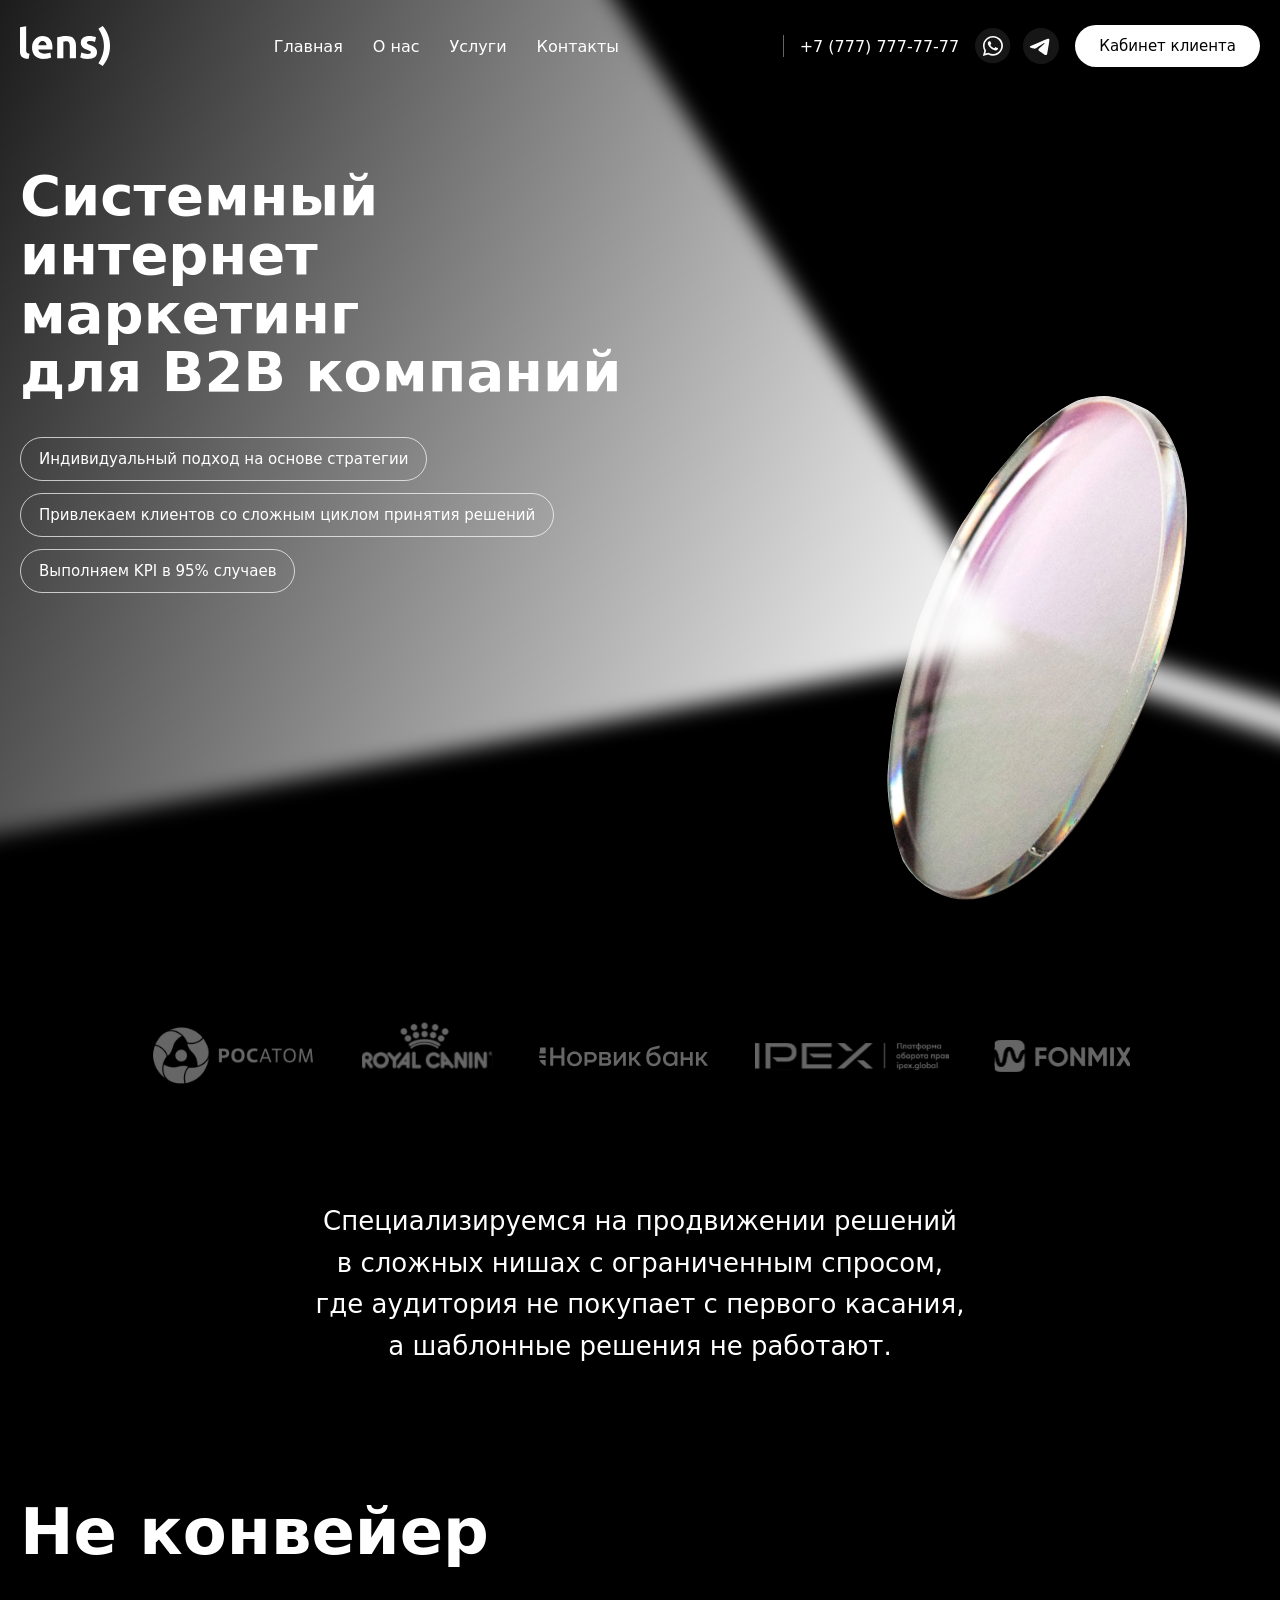
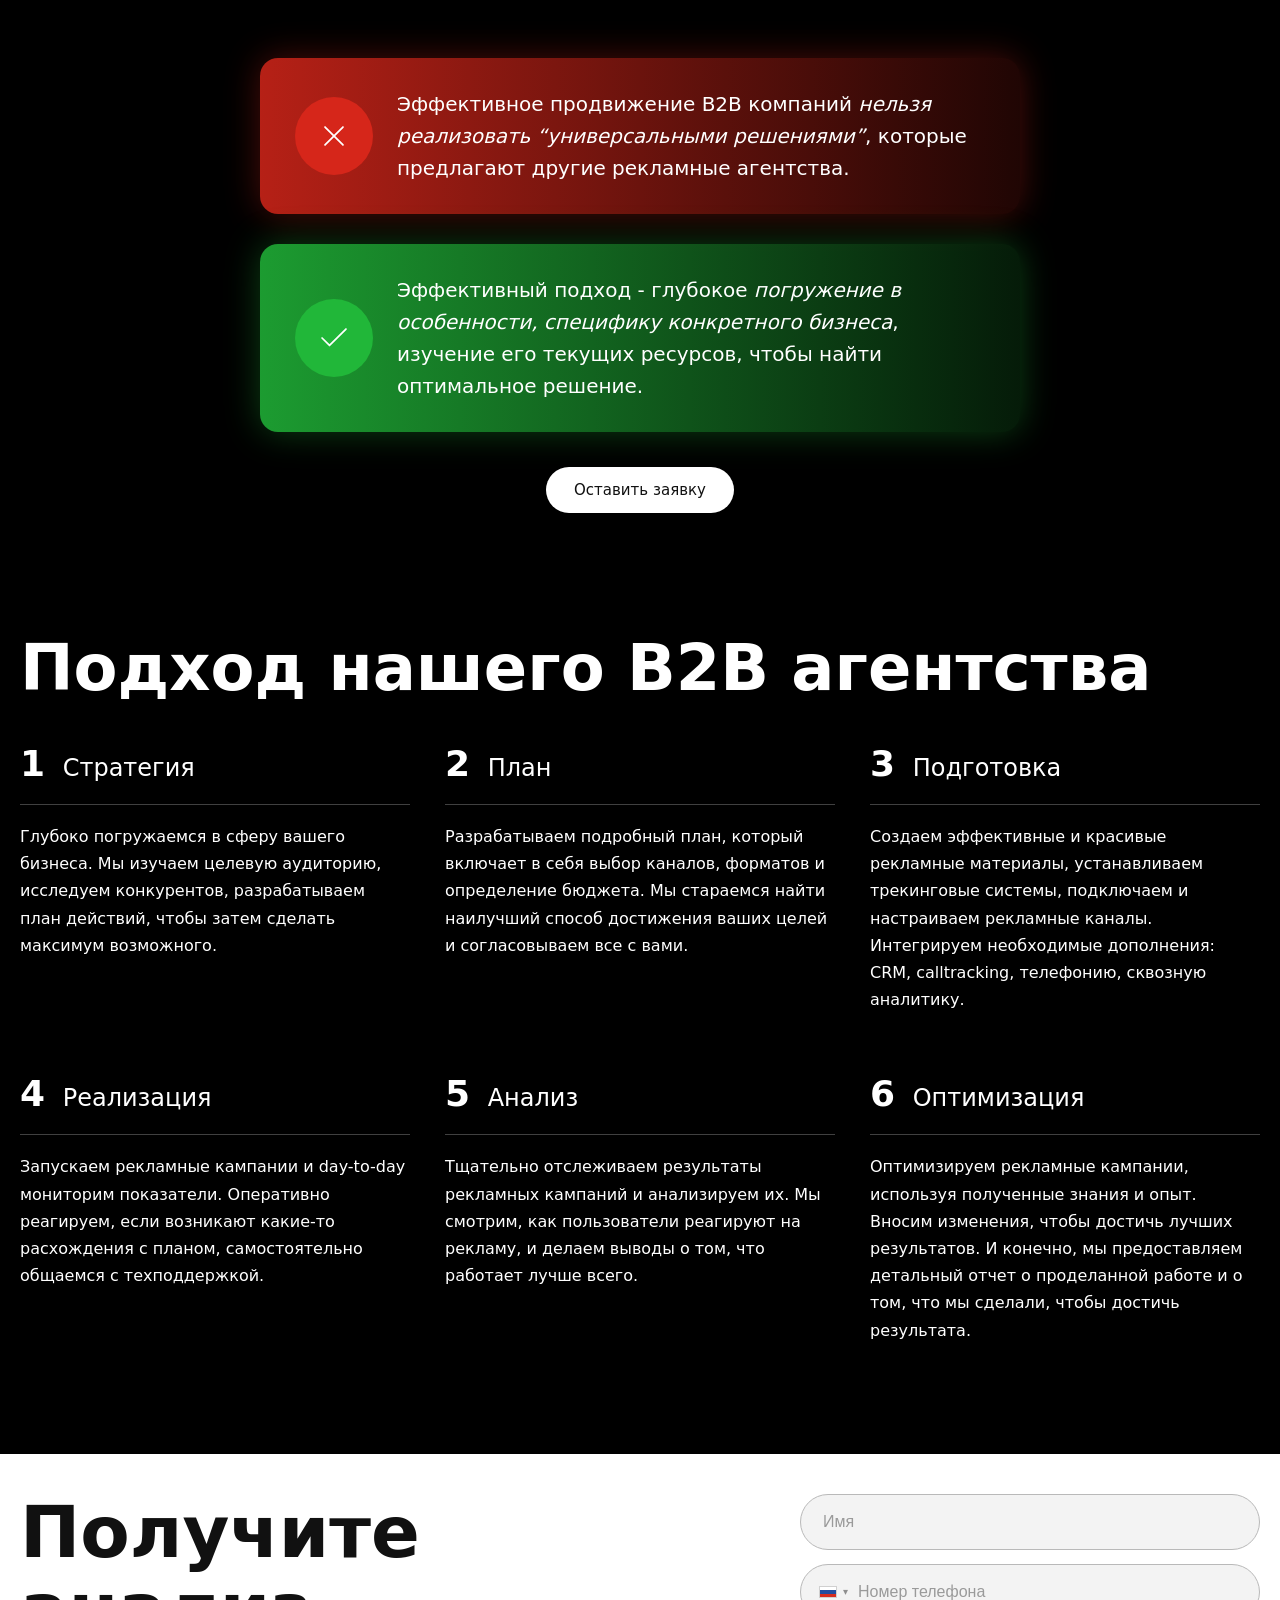
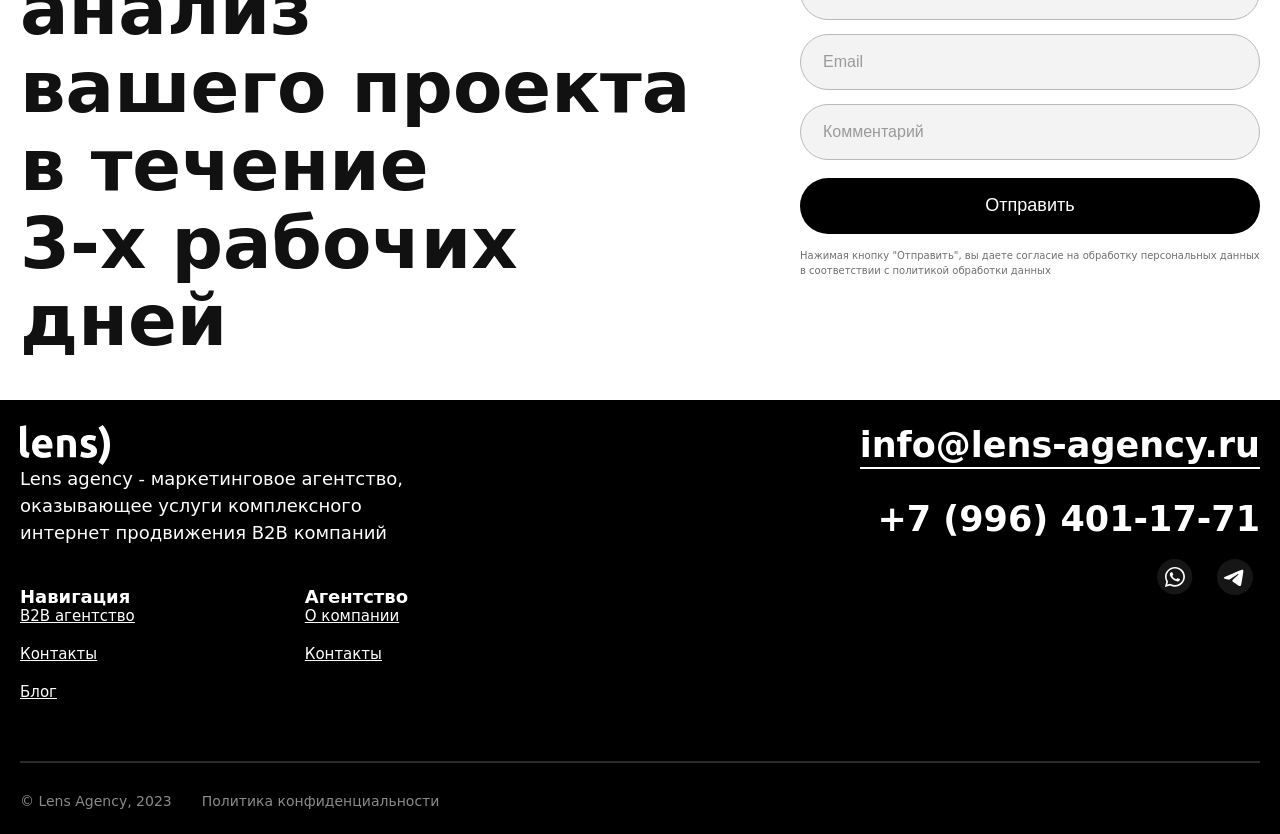
==== index.html @ 0504f61d "vercel" ====
<!DOCTYPE html>
<html lang="ru">
<head>
  <meta charset="UTF-8" />
  <meta name="viewport" content="width=device-width, initial-scale=1.0" />
  <title>Lens</title>
  <link rel="stylesheet" href="style.css" />
</head>
<body>

  <header class="header">
    <div class="container header__container">
      <a href="1main.html" class="header__logo">
        <img src="images/lens.svg" alt="Lens">
      </a>

      <nav class="header__nav">
        <a href="1main.html">Главная</a>
        <a href="2about.html">О нас</a>
        <a href="3services.html">Услуги</a>
        <a href="4contakt.html">Контакты</a>
      </nav>

      <div class="header__right">
        <span class="header__divider"></span>
        <a href="tel:+77074249077" class="header__phone">+7 (777) 777-77-77</a>

        <div class="header__socials">
          <a href="https://wa.me/+77074249077" class="header__social">
            <img src="images/WhatsApp.svg" alt="WhatsApp">
          </a>
          <a href="https://www.youtube.com/watch?v=dQw4w9WgXcQ&list=RDdQw4w9WgXcQ&start_radio=1" class="header__social">
            <img src="images/Telegram.svg" alt="Telegram">
          </a>
        </div>

        <a href="login.html" class="header__btn">Кабинет клиента</a>
      </div>
    </div>
  </header>

  <main>
    <section class="hero">
      <div class="container hero__container">
        <div class="hero__content">
          <h1 class="hero__title">
            Системный <br>
            интернет маркетинг <br>
            для B2B компаний
          </h1>

          <div class="hero__tags">
            <div class="hero__tag">Индивидуальный подход на основе стратегии</div>
            <div class="hero__tag">Привлекаем клиентов со сложным циклом принятия решений</div>
            <div class="hero__tag">Выполняем KPI в 95% случаев</div>
          </div>
        </div>
      </div>

      
    </section>
    <div class="container">
        <div class="hero__logos">
          <img src="images/logos.svg" alt="Клиенты">
        </div>
      </div>

    <section class="subtitle-block">
      <div class="container">
        <p class="subtitle-block__text">
          Специализируемся на продвижении решений <br>
          в сложных нишах с ограниченным спросом, <br>
          где аудитория не покупает с первого касания, <br>
          а шаблонные решения не работают.
        </p>
      </div>
    </section>

    <section class="not-conveyor">
      <div class="container">
        <h2 class="section-title">Не конвейер</h2>

        <div class="not-conveyor__list">
          <div class="not-conveyor__card not-conveyor__card--red">
            <div class="not-conveyor__icon">
              <img src="images/cross.svg" alt="">
            </div>
            <p>
              Эффективное продвижение B2B компаний
              <em>нельзя реализовать “универсальными решениями”</em>,
              которые предлагают другие рекламные агентства.
            </p>
          </div>

          <div class="not-conveyor__card not-conveyor__card--green">
            <div class="not-conveyor__icon">
              <img src="images/yes.svg" alt="">
            </div>
            <p>
              Эффективный подход - глубокое
              <em>погружение в особенности, специфику конкретного бизнеса</em>,
              изучение его текущих ресурсов, чтобы найти оптимальное решение.
            </p>
          </div>
        </div>

        <div class="not-conveyor__btn-wrap">
          <a href="#" class="white-btn">Оставить заявку</a>
        </div>
      </div>
    </section>

    <section class="approach">
      <div class="container">
        <h2 class="section-title">Подход нашего B2B агентства</h2>

        <div class="approach__grid">
          <div class="approach__item">
            <h3><span>1</span> Стратегия</h3>
            <div class="line"></div>
            <p>Глубоко погружаемся в сферу вашего бизнеса. Мы изучаем целевую аудиторию, исследуем конкурентов, разрабатываем план действий, чтобы затем сделать максимум возможного.</p>
          </div>

          <div class="approach__item">
            <h3><span>2</span> План</h3>
            <div class="line"></div>
            <p>Разрабатываем подробный план, который включает в себя выбор каналов, форматов и определение бюджета. Мы стараемся найти наилучший способ достижения ваших целей и согласовываем все с вами.</p>
          </div>

          <div class="approach__item">
            <h3><span>3</span> Подготовка</h3>
            <div class="line"></div>
            <p>Создаем эффективные и красивые рекламные материалы, устанавливаем трекинговые системы, подключаем и настраиваем рекламные каналы. Интегрируем необходимые дополнения: CRM, calltracking, телефонию, сквозную аналитику.</p>
          </div>

          <div class="approach__item">
            <h3><span>4</span> Реализация</h3>
            <div class="line"></div>
            <p>Запускаем рекламные кампании и day-to-day мониторим показатели. Оперативно реагируем, если возникают какие-то расхождения с планом, самостоятельно общаемся с техподдержкой.</p>
          </div>

          <div class="approach__item">
            <h3><span>5</span> Анализ</h3>
            <div class="line"></div>
            <p>Тщательно отслеживаем результаты рекламных кампаний и анализируем их. Мы смотрим, как пользователи реагируют на рекламу, и делаем выводы о том, что работает лучше всего.</p>
          </div>

          <div class="approach__item">
            <h3><span>6</span> Оптимизация</h3>
            <div class="line"></div>
            <p>Оптимизируем рекламные кампании, используя полученные знания и опыт. Вносим изменения, чтобы достичь лучших результатов. И конечно, мы предоставляем детальный отчет о проделанной работе и о том, что мы сделали, чтобы достичь результата.</p>
          </div>
        </div>
      </div>
    </section>

    <section class="request">
      <div class="container request__container">
        <div class="request__left">
          <h2 class="request__title">
            Получите анализ <br>
            вашего проекта <br>
            в течение <br>
            3-х рабочих дней
          </h2>
        </div>

        <div class="request__right">
          <form class="request-form2">
            <input type="text" placeholder="Имя" class="request-form__input">

            <div class="request-form__phone">
              <div class="request-form__country">
                <span class="request-form__flag"></span>
                <span class="request-form__arrow">&#9662;</span>
              </div>
              <input type="tel" placeholder="Номер телефона" class="request-form__input request-form__input--phone">
            </div>

            <input type="email" placeholder="Email" class="request-form__input">
            <input type="text" placeholder="Комментарий" class="request-form__input">

            <button type="submit" class="request-form__button">Отправить</button>

            <p class="request-form__policy">
              Нажимая кнопку "Отправить", вы даете согласие на обработку персональных данных
              в соответствии с политикой обработки данных
            </p>
          </form>
        </div>
      </div>
    </section>
  </main>

<div class="footer">
   <div class="container">
    <div class="footer-top">

        <div class="footer-left">

            <img class="footer-logo" src="images/lens.svg" alt="">

            <p class="footer-desc">
                Lens agency - маркетинговое агентство,
                оказывающее услуги комплексного интернет
                продвижения B2B компаний
            </p>

            <div class="footer-columns">

                <div>
                    <h3>Навигация</h3>
                    <a href="#">B2B агентство</a>
                    <a href="#">Контакты</a>
                    <a href="#">Блог</a>
                </div>

                <div>
                    <h3>Агентство</h3>
                    <a href="#">О компании</a>
                    <a href="#">Контакты</a>
                </div>

            </div>

        </div>

        <div class="footer-right">
            <div class="footer-email">info@lens-agency.ru</div>
            <div class="footer-phone">+7 (996) 401-17-71</div>

            <div class="footer-icons">
                <a href="https://wa.me/+77074249077" class="header__social">
                  <img src="images/WhatsApp.svg" alt="WhatsApp">
                </a>
                <a href="https://www.youtube.com/watch?v=dQw4w9WgXcQ&list=RDdQw4w9WgXcQ&start_radio=1" class="header__social">
                  <img src="images/Telegram.svg" alt="Telegram">
                </a>
            </div>
        </div>

    </div>

    <div class="footer-bottom">
        <span>© Lens Agency, 2023</span>
        <span>Политика конфиденциальности</span>
    </div>

</div>  
</div>

</body>
</html>
---- style.css ----
@charset "UTF-8";
* {
  margin: 0;
  padding: 0;
  box-sizing: border-box;
}

body {
  background: black;
  color: white;
  font-family: system-ui, -apple-system, BlinkMacSystemFont, "Segoe UI", Roboto, Oxygen, Ubuntu, Cantarell, "Open Sans", "Helvetica Neue", sans-serif;
}

a {
  text-decoration: none;
  color: inherit;
}

img {
  max-width: 100%;
  display: block;
}

.container {
  max-width: 1320px;
  margin: 0 auto;
  padding: 0 20px;
}

/* HEADER */
.header {
  padding: 25px 0;
  position: absolute;
  width: 100%;
  background: transparent;
}

.header__container {
  display: flex;
  align-items: center;
  justify-content: space-between;
  gap: 20px;
}

.header__logo img {
  width: 90px;
}

.header__nav {
  display: flex;
  align-items: center;
  gap: 30px;
}

.header__nav a {
  font-size: 16px;
  color: white;
}

.header__right {
  display: flex;
  align-items: center;
  gap: 16px;
}

.header__divider {
  width: 1px;
  height: 22px;
  background: rgba(255, 255, 255, 0.4);
}

.header__phone {
  font-size: 16px;
  white-space: nowrap;
}

.header__socials {
  display: flex;
  align-items: center;
  gap: 12px;
}

.header__social img {
  width: 36px;
  height: 36px;
}

.header__btn {
  background: white;
  color: black;
  padding: 12px 24px;
  border-radius: 999px;
  font-size: 15px;
  white-space: nowrap;
}

/* HERO */
.hero {
  min-height: 100vh;
  padding: 80px 0 60px;
  background: url("images/main photo.svg") center bottom/cover no-repeat;
}

.hero__container {
  display: flex;
  align-items: center;
  justify-content: space-between;
  gap: 30px;
  min-height: 600px;
}

.hero__content {
  max-width: 620px;
}

.hero__title {
  font-size: 56px;
  line-height: 1.05;
  font-weight: 700;
  margin-bottom: 35px;
}

.hero__tags {
  display: flex;
  flex-direction: column;
  gap: 12px;
}

.hero__tag {
  display: inline-block;
  width: -moz-fit-content;
  width: fit-content;
  padding: 12px 18px;
  border: 1px solid rgba(255, 255, 255, 0.7);
  border-radius: 999px;
  font-size: 15px;
}

.hero__image {
  max-width: 420px;
  width: 100%;
}

.hero__logos {
  margin-top: 30px;
}

.hero__logos img {
  padding-top: 80px;
  width: 100%;
  max-width: 980px;
  margin: 0 auto;
  opacity: 0.8;
}

/* SUBTITLE */
.subtitle-block {
  padding: 100px 0 80px;
  background: black;
}

.subtitle-block__text {
  text-align: center;
  font-size: 26px;
  line-height: 1.6;
  max-width: 900px;
  margin: 0 auto;
}

/* TITLES */
.section-title {
  font-size: 64px;
  line-height: 1.1;
  font-weight: 700;
  margin-bottom: 40px;
}

/* NOT CONVEYOR */
.not-conveyor {
  padding: 50px 0 100px;
  background: black;
}

.not-conveyor__list {
  padding-top: 50px;
  max-width: 760px;
  margin: 0 auto;
  display: flex;
  flex-direction: column;
  gap: 30px;
}

.not-conveyor__card {
  display: flex;
  align-items: center;
  gap: 24px;
  padding: 30px 35px;
  border-radius: 18px;
}

.not-conveyor__card p {
  font-size: 20px;
  line-height: 1.6;
}

.not-conveyor__card--red {
  background: linear-gradient(90deg, rgba(214, 38, 26, 0.85) 0%, rgba(214, 38, 26, 0.15) 100%);
  box-shadow: 0 0 35px rgba(214, 38, 26, 0.35);
}

.not-conveyor__card--green {
  background: linear-gradient(90deg, rgba(33, 183, 57, 0.85) 0%, rgba(33, 183, 57, 0.15) 100%);
  box-shadow: 0 0 35px rgba(33, 183, 57, 0.35);
}

.not-conveyor__icon {
  width: 78px;
  height: 78px;
  flex-shrink: 0;
}

.not-conveyor__btn-wrap {
  text-align: center;
  margin-top: 35px;
}

.white-btn {
  display: inline-block;
  background: white;
  color: #111;
  padding: 14px 28px;
  border-radius: 999px;
  font-size: 15px;
}

/* APPROACH */
.approach {
  padding: 20px 0 110px;
  background: black;
}

.approach__grid {
  display: grid;
  grid-template-columns: repeat(3, 1fr);
  gap: 60px 35px;
}

.approach__item h3 {
  font-size: 24px;
  font-weight: 400;
  margin-bottom: 20px;
}

.approach__item h3 span {
  font-weight: 700;
  font-size: 36px;
  margin-right: 10px;
}

.line {
  width: 100%;
  height: 1px;
  background: rgba(255, 255, 255, 0.25);
  margin-bottom: 18px;
}

.approach__item p {
  font-size: 16px;
  line-height: 1.7;
}

/* REQUEST */
.request {
  background: #f3f3f3;
  padding: 90px 0;
}

.request__container {
  display: grid;
  grid-template-columns: 1fr 460px;
  gap: 70px;
  align-items: start;
}

.request__title {
  color: #111;
  font-size: 72px;
  line-height: 1.08;
  font-weight: 700;
}

/* FORM */
.request-form2 {
  display: flex;
  flex-direction: column;
  gap: 14px;
}

.request-form__input,
.request-form__phone {
  width: 100%;
  height: 56px;
  border: 1px solid #b9b9b9;
  border-radius: 999px;
  background: #f3f3f3;
}

.request-form__input {
  padding: 0 22px;
  font-size: 16px;
  color: #111;
  outline: none;
}

.request-form__input::-moz-placeholder {
  color: #9a9a9a;
}

.request-form__input::placeholder {
  color: #9a9a9a;
}

.request-form__phone {
  display: flex;
  align-items: center;
  gap: 10px;
  padding: 0 18px;
}

.request-form__country {
  display: flex;
  align-items: center;
  gap: 6px;
  flex-shrink: 0;
}

.request-form__flag {
  width: 18px;
  height: 12px;
  border: 1px solid #d0d0d0;
  display: inline-block;
  background: linear-gradient(to bottom, #ffffff 0%, #ffffff 33.33%, #224c9f 33.33%, #224c9f 66.66%, #d52b1e 66.66%, #d52b1e 100%);
}

.request-form__arrow {
  font-size: 10px;
  color: #8f8f8f;
}

.request-form__input--phone {
  border: none;
  background: transparent;
  height: 100%;
  padding: 0;
  flex: 1;
}

.request-form__button {
  width: 100%;
  height: 56px;
  border: none;
  border-radius: 999px;
  background: black;
  color: white;
  font-size: 18px;
  cursor: pointer;
  margin-top: 4px;
}

.request-form__policy {
  font-size: 10px;
  line-height: 1.5;
  color: #6f6f6f;
}

/* FOOTER */
.footer {
  min-height: 200px;
  background: black;
}

/* SERVICES PAGE */
.services-page {
  padding: 100px 0 90px;
  background: #0d0d0f;
}
.services-page__title {
  text-align: center;
  font-size: 64px;
  font-weight: 700;
  margin-bottom: 50px;
}
.services-page__btn-wrap {
  display: flex;
  justify-content: center;
  margin-top: 42px;
}

.services-table {
  border-top: 1px solid transparent;
}
.services-table__row {
  position: relative;
  display: grid;
  grid-template-columns: 280px 1fr;
  gap: 40px;
  padding: 42px 0;
  border-bottom: 1px solid rgba(255, 255, 255, 0.2);
}
.services-table__row--center {
  min-height: 340px;
}
.services-table__left p {
  font-size: 18px;
  line-height: 1.5;
  color: #fff;
}
.services-table__right ul {
  padding-left: 280px;
  display: flex;
  flex-direction: column;
  gap: 16px;
}
.services-table__right li {
  font-size: 18px;
  line-height: 1.5;
  color: #fff;
}
.services-table__decor {
  position: absolute;
  left: 0;
  bottom: 35px;
  width: 360px;
  opacity: 0.75;
  pointer-events: none;
}
.services-table__decor img {
  width: 100%;
  -o-object-fit: contain;
     object-fit: contain;
  rotate: 290deg;
  filter: blur(1px);
}

/* WHITE INFO BLOCK */
.services-about {
  background: #f3f3f3;
  padding: 70px 0;
}
.services-about__box {
  max-width: 900px;
  margin: 0 auto;
  color: #111;
  position: center;
}
.services-about__box p {
  font-size: 28px;
  line-height: 1.45;
  font-weight: 700;
}
.services-about__box p:not(:last-child) {
  margin-bottom: 34px;
}

/* PRICING */
.pricing {
  background: black;
  padding: 60px 0 90px;
}
.pricing__title {
  font-size: 64px;
  line-height: 1.1;
  font-weight: 700;
  margin-bottom: 22px;
}
.pricing__text {
  max-width: 850px;
  font-size: 18px;
  line-height: 1.6;
  color: #fff;
  margin-bottom: 40px;
}
.pricing__cards {
  display: grid;
  grid-template-columns: repeat(3, 1fr);
  gap: 18px;
}

.pricing-card {
  background: linear-gradient(180deg, #1a1b20 0%, #15161a 100%);
  padding: 38px 26px 34px;
  min-height: 420px;
  text-align: center;
}
.pricing-card__icon {
  width: 72px;
  height: 72px;
  margin: 0 auto 34px;
}
.pricing-card__icon img {
  width: 100%;
  height: 100%;
  -o-object-fit: contain;
     object-fit: contain;
}
.pricing-card__title {
  font-size: 20px;
  line-height: 1.4;
  font-weight: 400;
  margin-bottom: 18px;
}
.pricing-card__price {
  font-size: 24px;
  line-height: 1.3;
  margin-bottom: 22px;
}
.pricing-card__desc {
  font-size: 16px;
  line-height: 1.6;
  color: rgba(255, 255, 255, 0.9);
}

.contacts {
  background: black;
  padding: 200px 0 100px;
}
.contacts__container {
  display: flex;
  flex-direction: column;
  gap: 80px;
}
.contacts__top {
  display: flex;
  justify-content: space-between;
  align-items: flex-start;
}
.contacts__title {
  font-size: 72px;
  font-weight: 700;
  margin-bottom: 20px;
}
.contacts__subtitle {
  font-size: 18px;
  color: #ccc;
}
.contacts__big-icon {
  width: 300px;
  opacity: 0.8;
}
.contacts__big-icon img {
  width: 100%;
}
.contacts__bottom {
  display: grid;
  grid-template-columns: repeat(4, 1fr);
  gap: 40px;
  align-items: start;
}
.contacts__item {
  display: flex;
  flex-direction: column;
  align-items: center;
  gap: 16px;
}
.contacts__item img {
  width: 40px;
  opacity: 0.9;
}
.contacts__item a {
  font-size: 20px;
  font-weight: 600;
}
.contacts__socials {
  display: flex;
  gap: 12px;
}
.contacts__socials img {
  width: 45px;
  height: 45px;
  padding: 6px;
}
.contacts__work-title {
  font-weight: 700;
  font-size: 18px;
}
.contacts__work-time {
  font-size: 16px;
  color: #ccc;
  line-height: 1.5;
}

.about-top {
  background-color: #000;
  color: white;
  min-height: 670px;
  font-family: system-ui, -apple-system, BlinkMacSystemFont, "Segoe UI", Roboto, Oxygen, Ubuntu, Cantarell, "Open Sans", "Helvetica Neue", sans-serif;
  display: flex;
  align-items: center;
}

.container__about {
  width: 100%;
  margin: 0 auto;
  display: flex;
  align-items: center;
  justify-content: space-between;
  gap: 50px;
  height: 100%;
}

.about-top-left {
  display: flex;
  flex-direction: column;
  justify-content: center; /* ВОТ ЭТО ГЛАВНОЕ */
  height: 100%;
}

.about-top-left h1 {
  font-size: 60px;
  font-weight: 700;
  letter-spacing: 0;
  margin-bottom: 32px;
  text-align: left;
  line-height: 1;
}

.about-top-left p {
  font-size: 20px;
  line-height: 1.45;
  color: #ffffff;
  text-align: left;
  margin: 0;
}

.circle {
  position: relative;
  width: 350px;
  height: 350px;
  flex-shrink: 0;
}

.circle-outer {
  width: 100%;
  height: 100%;
  -o-object-fit: contain;
     object-fit: contain;
  animation: rotate 10s linear infinite;
}

.circle-center {
  position: absolute;
  top: 50%;
  left: 50%;
  width: 92px;
  transform: translate(-50%, -50%);
}

@keyframes rotate {
  from {
    transform: rotate(0deg);
  }
  to {
    transform: rotate(360deg);
  }
}
.mission {
  background: url("images/blickfon.jpg") no-repeat center;
  background-size: cover;
  background-position: center top;
  color: white;
  padding: 100px 0;
  position: relative;
  overflow: hidden;
}

.container__mission {
  display: flex;
  align-items: flex-start;
}

.mission-left {
  max-width: 1000px;
}

.mission-left h1 {
  font-size: 64px;
  font-weight: 700;
  margin-bottom: 40px;
}

.mission-left p {
  font-size: 28px;
  line-height: 1.7;
  color: #ffffff;
}

.mission-left p br {
  display: block;
  content: "";
  margin-bottom: 20px;
}

.request {
  background: #ffffff;
  padding: 40px 0;
}

.request-box {
  padding: 40px;
}

.request-box h2 {
  font-size: 64px;
  font-weight: 700;
  color: #000000;
  margin-bottom: 40px;
}

.request-form {
  display: grid;
  grid-template-columns: 1fr 1fr;
  gap: 30px;
  align-items: start;
}

.request-left {
  display: flex;
  flex-direction: column;
  gap: 12px;
}

.request-right {
  display: flex;
  flex-direction: column;
}

.request-left input,
.request-right textarea {
  width: 100%;
  border: 1px solid #131313;
  border-radius: 28px;
  background: transparent;
  padding: 0 18px;
  font-size: 16px;
  outline: none;
}

.request-left input {
  height: 48px;
}

.request-right textarea {
  height: 132px;
  padding: 16px 18px;
  border-radius: 20px;
  margin-bottom: 16px;
}

.request-right button {
  width: 100%;
  height: 52px;
  border: none;
  border-radius: 28px;
  background: #111;
  color: #fff;
  font-size: 16px;
  cursor: pointer;
  margin-bottom: 10px;
}

.request-right p {
  font-size: 11px;
  line-height: 1.3;
  color: #666;
}

.request-right a {
  color: #666;
  text-decoration: underline;
}

.footer {
  background: #000000;
  color: white;
  padding: 25px 0;
  font-family: system-ui, -apple-system, BlinkMacSystemFont, "Segoe UI", Roboto, Oxygen, Ubuntu, Cantarell, "Open Sans", "Helvetica Neue", sans-serif;
}

.footer-top {
  display: flex;
  justify-content: space-between;
}

.footer-left {
  max-width: 420px;
}

.footer-logo {
  width: 90px;
}

.footer-desc {
  color: #ffffff;
  font-size: 18px;
  line-height: 1.5;
  margin-bottom: 40px;
}

.footer-columns {
  display: flex;
  gap: 170px;
}

.footer-columns h3 {
  font-size: 18px;
}

.footer-columns a {
  display: block;
  color: white;
  text-decoration: underline;
  margin-bottom: 20px;
  font-size: 15px;
}

.footer-right {
  text-align: right;
}

.footer-email {
  font-size: 35px;
  font-weight: bolder;
  border-bottom: 2px solid white;
  display: inline-block;
  padding-bottom: 2px;
  margin-bottom: 30px;
}

.footer-phone {
  font-size: 35px;
  font-weight: bolder;
  margin-bottom: 20px;
}

.footer-icons {
  display: flex;
  justify-content: flex-end;
  gap: 10px;
}

.footer-icons img {
  width: 50px;
  cursor: pointer;
}

.footer-bottom {
  border-top: 2px solid #2a2a2a;
  margin-top: 40px;
  padding-top: 30px;
  display: flex;
  gap: 30px;
  font-size: 14px;
  color: #8a8a8a;
}

.client_account {
  padding: 90px 0;
  padding-bottom: 40px;
  background-color: #000;
  display: flex;
  align-items: center;
  justify-content: center;
  text-align: center;
}

.client_account h1 {
  font-size: 40px;
  font-weight: 600;
}

.login {
  background: #ffffff;
  padding: 80px 0;
}

.login-box {
  min-height: 260px;
  display: flex;
  justify-content: center;
  align-items: center;
}

.login-form {
  width: 100%;
  max-width: 430px;
  display: flex;
  flex-direction: column;
  align-items: center;
}

.login-form input {
  width: 100%;
  height: 50px;
  border: 1px solid #8f8f8f;
  border-radius: 30px;
  background: transparent;
  padding: 0 18px;
  font-size: 16px;
  color: #111;
  outline: none;
  margin-bottom: 10px;
}

.login-form input::-moz-placeholder {
  color: #9a9a9a;
}

.login-form input::placeholder {
  color: #9a9a9a;
}

.login-form button {
  width: 100%;
  height: 50px;
  border: none;
  border-radius: 30px;
  background: #111;
  color: #fff;
  font-size: 16px;
  cursor: pointer;
  margin-top: 20px;
  margin-bottom: 18px;
}

.login-form button:hover {
  background: #6a6a6a;
}

.login-register {
  font-size: 16px;
  color: #111;
  text-decoration: underline;
}


/* =========================
   TABLET
   ========================= */
@media (max-width: 1024px) {
  .container,
  .container__about,
  .container__mission {
    max-width: 100%;
    padding-left: 20px;
    padding-right: 20px;
  }
  .section-title,
  .services-page__title,
  .pricing__title,
  .contacts__title,
  .mission-left h1,
  .request-box h2,
  .request__title,
  .about-top-left h1 {
    font-size: 48px;
    line-height: 1.1;
  }
  .header__container {
    flex-wrap: wrap;
    row-gap: 16px;
  }
  .header__nav {
    order: 3;
    width: 100%;
    justify-content: center;
    flex-wrap: wrap;
    gap: 18px;
  }
  .header__right {
    gap: 12px;
  }
  .hero {
    min-height: auto;
    padding-top: 120px;
    background-position: center bottom;
  }
  .hero__container {
    min-height: auto;
    flex-direction: column;
    align-items: flex-start;
  }
  .hero__content {
    max-width: 100%;
  }
  .hero__title {
    font-size: 48px;
    max-width: 700px;
  }
  .hero__image {
    max-width: 320px;
    margin: 0 auto;
  }
  .hero__logos img {
    padding-top: 40px;
  }
  .subtitle-block {
    padding: 70px 0 60px;
  }
  .subtitle-block__text {
    font-size: 22px;
    line-height: 1.5;
  }
  .not-conveyor {
    padding: 40px 0 80px;
  }
  .not-conveyor__list {
    max-width: 100%;
    padding-top: 24px;
  }
  .not-conveyor__card {
    padding: 24px;
    gap: 18px;
  }
  .not-conveyor__card p {
    font-size: 18px;
  }
  .approach {
    padding: 20px 0 80px;
  }
  .approach__grid {
    grid-template-columns: repeat(2, 1fr);
    gap: 40px 24px;
  }
  .request,
  .services-about,
  .pricing,
  .contacts,
  .mission {
    padding-top: 70px;
    padding-bottom: 70px;
  }
  .request__container,
  .request-form,
  .container__about,
  .container__mission {
    grid-template-columns: 1fr;
    flex-direction: column;
    gap: 30px;
  }
  .request__title {
    font-size: 52px;
  }
  .request-box {
    padding: 20px 0;
  }
  .services-page {
    padding: 120px 0 70px;
  }
  .services-table__row {
    grid-template-columns: 1fr;
    gap: 20px;
  }
  .services-table__right ul {
    padding-left: 24px;
  }
  .services-table__decor {
    position: static;
    width: 220px;
    margin-top: 10px;
  }
  .services-about__box p {
    font-size: 22px;
  }
  .pricing__cards {
    grid-template-columns: 1fr;
  }
  .pricing-card {
    min-height: auto;
  }
  .contacts {
    padding-top: 140px;
  }
  .contacts__top {
    flex-direction: column;
    gap: 24px;
  }
  .contacts__big-icon {
    display: none;
  }
  .contacts__bottom {
    grid-template-columns: repeat(2, 1fr);
    gap: 30px;
  }
  .about-top {
    min-height: auto;
    padding: 120px 0 70px;
  }
  .about-top-left p,
  .mission-left p {
    font-size: 20px;
  }
  .circle {
    width: 260px;
    height: 260px;
  }
  .footer-top {
    flex-direction: column;
    gap: 40px;
  }
  .footer-columns {
    gap: 70px;
    flex-wrap: wrap;
  }
  .footer-right {
    text-align: left;
  }
  .footer-icons {
    justify-content: flex-start;
  }
  .footer-email,
  .footer-phone {
    font-size: 28px;
  }
}
/* =========================
   MOBILE
   ========================= */
@media (max-width: 767px) {
  .container,
  .container__about,
  .container__mission {
    padding-left: 16px;
    padding-right: 16px;
  }
  .header {
    padding: 18px 0;
  }
  .header__container {
    gap: 14px;
  }
  .header__logo img {
    width: 72px;
  }
  .header__nav {
    justify-content: flex-start;
    gap: 12px 16px;
  }
  .header__nav a,
  .header__phone {
    font-size: 14px;
  }
  .header__divider {
    display: none;
  }
  .header__social img {
    width: 28px;
    height: 28px;
  }
  .header__btn {
    padding: 10px 16px;
    font-size: 13px;
  }
  .hero {
    padding-top: 110px;
    padding-bottom: 40px;
    background-size: cover;
    background-position: center;
  }
  .hero__title {
    font-size: 34px;
    margin-bottom: 24px;
  }
  .hero__tags {
    gap: 10px;
  }
  .hero__tag {
    font-size: 13px;
    padding: 10px 14px;
    width: 100%;
  }
  .hero__image {
    max-width: 220px;
  }
  .hero__logos img {
    padding-top: 24px;
  }
  .subtitle-block {
    padding: 50px 0;
  }
  .subtitle-block__text {
    font-size: 18px;
    line-height: 1.45;
  }
  .section-title,
  .services-page__title,
  .pricing__title,
  .contacts__title,
  .mission-left h1,
  .request-box h2,
  .request__title,
  .about-top-left h1 {
    font-size: 34px;
    line-height: 1.15;
    margin-bottom: 24px;
  }
  .not-conveyor__card {
    flex-direction: column;
    align-items: flex-start;
    padding: 18px;
  }
  .not-conveyor__card p {
    font-size: 16px;
  }
  .not-conveyor__icon {
    width: 56px;
    height: 56px;
  }
  .white-btn {
    width: 100%;
    text-align: center;
  }
  .approach__grid {
    grid-template-columns: 1fr;
    gap: 28px;
  }
  .approach__item h3 {
    font-size: 20px;
  }
  .approach__item h3 span {
    font-size: 28px;
  }
  .approach__item p {
    font-size: 15px;
    line-height: 1.6;
  }
  .request,
  .services-about,
  .pricing,
  .contacts,
  .mission,
  .login {
    padding-top: 50px;
    padding-bottom: 50px;
  }
  .request__title {
    font-size: 36px;
  }
  .request-form__input,
  .request-form__phone,
  .request-form__button,
  .request-left input,
  .login-form input,
  .login-form button {
    height: 50px;
  }
  .request-form__input,
  .request-form__button,
  .request-left input,
  .request-right textarea,
  .login-form input {
    font-size: 14px;
  }
  .request-form__policy,
  .request-right p {
    font-size: 10px;
  }
  .request-form,
  .request__container {
    gap: 20px;
  }
  .services-page {
    padding: 110px 0 50px;
  }
  .services-table__row {
    padding: 28px 0;
  }
  .services-table__left p,
  .services-table__right li,
  .pricing__text {
    font-size: 15px;
  }
  .services-table__right ul {
    gap: 10px;
  }
  .services-table__decor {
    width: 160px;
  }
  .services-about__box p {
    font-size: 18px;
    line-height: 1.4;
  }
  .pricing__text {
    margin-bottom: 24px;
  }
  .pricing-card {
    padding: 24px 18px;
  }
  .pricing-card__icon {
    width: 56px;
    height: 56px;
    margin-bottom: 20px;
  }
  .pricing-card__title {
    font-size: 18px;
  }
  .pricing-card__price {
    font-size: 22px;
  }
  .pricing-card__desc {
    font-size: 14px;
  }
  .contacts {
    padding-top: 110px;
  }
  .contacts__subtitle {
    font-size: 16px;
  }
  .contacts__bottom {
    grid-template-columns: 1fr;
    gap: 24px;
  }
  .contacts__item {
    align-items: flex-start;
  }
  .contacts__item a {
    font-size: 16px;
    word-break: break-word;
  }
  .contacts__socials img {
    width: 38px;
    height: 38px;
    padding: 5px;
  }
  .contacts__work-title {
    font-size: 16px;
  }
  .contacts__work-time {
    font-size: 14px;
  }
  .about-top {
    padding: 110px 0 50px;
  }
  .about-top-left p,
  .mission-left p {
    font-size: 16px;
    line-height: 1.5;
  }
  .circle {
    width: 190px;
    height: 190px;
  }
  .circle-center {
    width: 64px;
  }
  .mission {
    background-position: center;
  }
  .request-box {
    padding: 0;
  }
  .request-form {
    grid-template-columns: 1fr;
    gap: 16px;
  }
  .request-right textarea {
    height: 110px;
  }
  .footer {
    padding: 20px 0;
  }
  .footer-desc {
    font-size: 15px;
    margin-bottom: 24px;
  }
  .footer-columns {
    flex-direction: column;
    gap: 24px;
  }
  .footer-columns h3 {
    font-size: 16px;
  }
  .footer-columns a {
    font-size: 14px;
    margin-bottom: 12px;
  }
  .footer-email,
  .footer-phone {
    font-size: 20px;
  }
  .footer-icons img {
    width: 40px;
  }
  .footer-bottom {
    flex-direction: column;
    gap: 12px;
    font-size: 13px;
    padding-top: 20px;
  }
  .client_account {
    padding-top: 70px;
    padding-bottom: 30px;
  }
  .client_account h1 {
    font-size: 28px;
  }
  .login-box {
    min-height: auto;
  }
  .login-form {
    max-width: 100%;
  }
  .login-register {
    font-size: 14px;
  }
}
@media (max-width: 767px) {
  .header {
    position: relative;
    padding: 18px 0;
    background: rgba(0, 0, 0, 0.75);
    backdrop-filter: blur(8px);
  }
  .header__container {
    display: flex;
    flex-direction: column;
    align-items: flex-start;
    gap: 16px;
  }
  .header__nav {
    width: 100%;
    display: flex;
    flex-wrap: wrap;
    gap: 10px 16px;
    justify-content: flex-start;
  }
  .header__right {
    width: 100%;
    display: flex;
    flex-wrap: wrap;
    align-items: center;
    gap: 12px;
  }
  .header__divider {
    display: none;
  }
  .header__phone {
    font-size: 14px;
  }
  .header__btn {
    padding: 10px 18px;
    font-size: 14px;
  }
  .header__social img {
    width: 28px;
    height: 28px;
  }
  .hero {
    padding-top: 30px;
  }
  .hero__title {
    font-size: 36px;
    line-height: 1.1;
  }
}
/* =========================
   ANIMATIONS
   ========================= */
@keyframes fadeDown {
  from {
    opacity: 0;
    transform: translateY(-25px);
  }
  to {
    opacity: 1;
    transform: translateY(0);
  }
}
@keyframes fadeLeft {
  from {
    opacity: 0;
    transform: translateX(-35px);
  }
  to {
    opacity: 1;
    transform: translateX(0);
  }
}
@keyframes fadeUp {
  from {
    opacity: 0;
    transform: translateY(35px);
  }
  to {
    opacity: 1;
    transform: translateY(0);
  }
}
@keyframes softZoom {
  0% {
    transform: scale(1);
  }
  50% {
    transform: scale(1.03);
  }
  100% {
    transform: scale(1);
  }
}
/* HEADER */
.header {
  animation: fadeDown 0.8s ease;
}

/* HERO */
.hero__title {
  animation: fadeLeft 1s ease;
}

.hero__tag:nth-child(1) {
  animation: fadeUp 0.8s ease 0.2s both;
}

.hero__tag:nth-child(2) {
  animation: fadeUp 0.8s ease 0.4s both;
}

.hero__tag:nth-child(3) {
  animation: fadeUp 0.8s ease 0.6s both;
}

.hero__image img {
  animation: fadeUp 1s ease 0.3s both, softZoom 4s ease-in-out infinite;
}

/* BUTTONS */
.white-btn,
.header__btn,
.request-form__button {
  transition: transform 0.25s ease, box-shadow 0.25s ease, opacity 0.25s ease;
}

.white-btn:hover,
.header__btn:hover,
.request-form__button:hover {
  transform: translateY(-3px);
  box-shadow: 0 10px 24px rgba(0, 0, 0, 0.25);
}

/* LINKS */
.header__nav a,
.contacts__item a,
.footer-columns a,
.footer-email,
.footer-phone {
  transition: opacity 0.25s ease, color 0.25s ease;
}

.header__nav a:hover,
.contacts__item a:hover,
.footer-columns a:hover,
.footer-email:hover,
.footer-phone:hover {
  opacity: 0.75;
}

/* CARDS */
.not-conveyor__card,
.pricing-card,
.services-table__row,
.contacts__item {
  transition: transform 0.3s ease, box-shadow 0.3s ease;
}

.not-conveyor__card:hover,
.pricing-card:hover,
.services-table__row:hover,
.contacts__item:hover {
  transform: translateY(-5px);
}

/* ICONS */
.header__social img,
.contacts__socials img,
.footer-icons img {
  transition: transform 0.25s ease, opacity 0.25s ease;
}

.header__social:hover img,
.contacts__socials a:hover img,
.footer-icons img:hover {
  transform: scale(1.1);
  opacity: 0.85;
}

/* INPUTS */
.request-form__input,
.request-form__phone,
.request-left input,
.request-right textarea,
.login-form input {
  transition: border-color 0.25s ease, box-shadow 0.25s ease, transform 0.2s ease;
}

.request-form__input:focus,
.request-form__input--phone:focus,
.request-left input:focus,
.request-right textarea:focus,
.login-form input:focus {
  border-color: #888;
  box-shadow: 0 0 0 4px rgba(255, 255, 255, 0.06);
}

/* BIG ICONS */
.contacts__big-icon img {
  animation: softZoom 4s ease-in-out infinite;
}/*# sourceMappingURL=style.css.map */
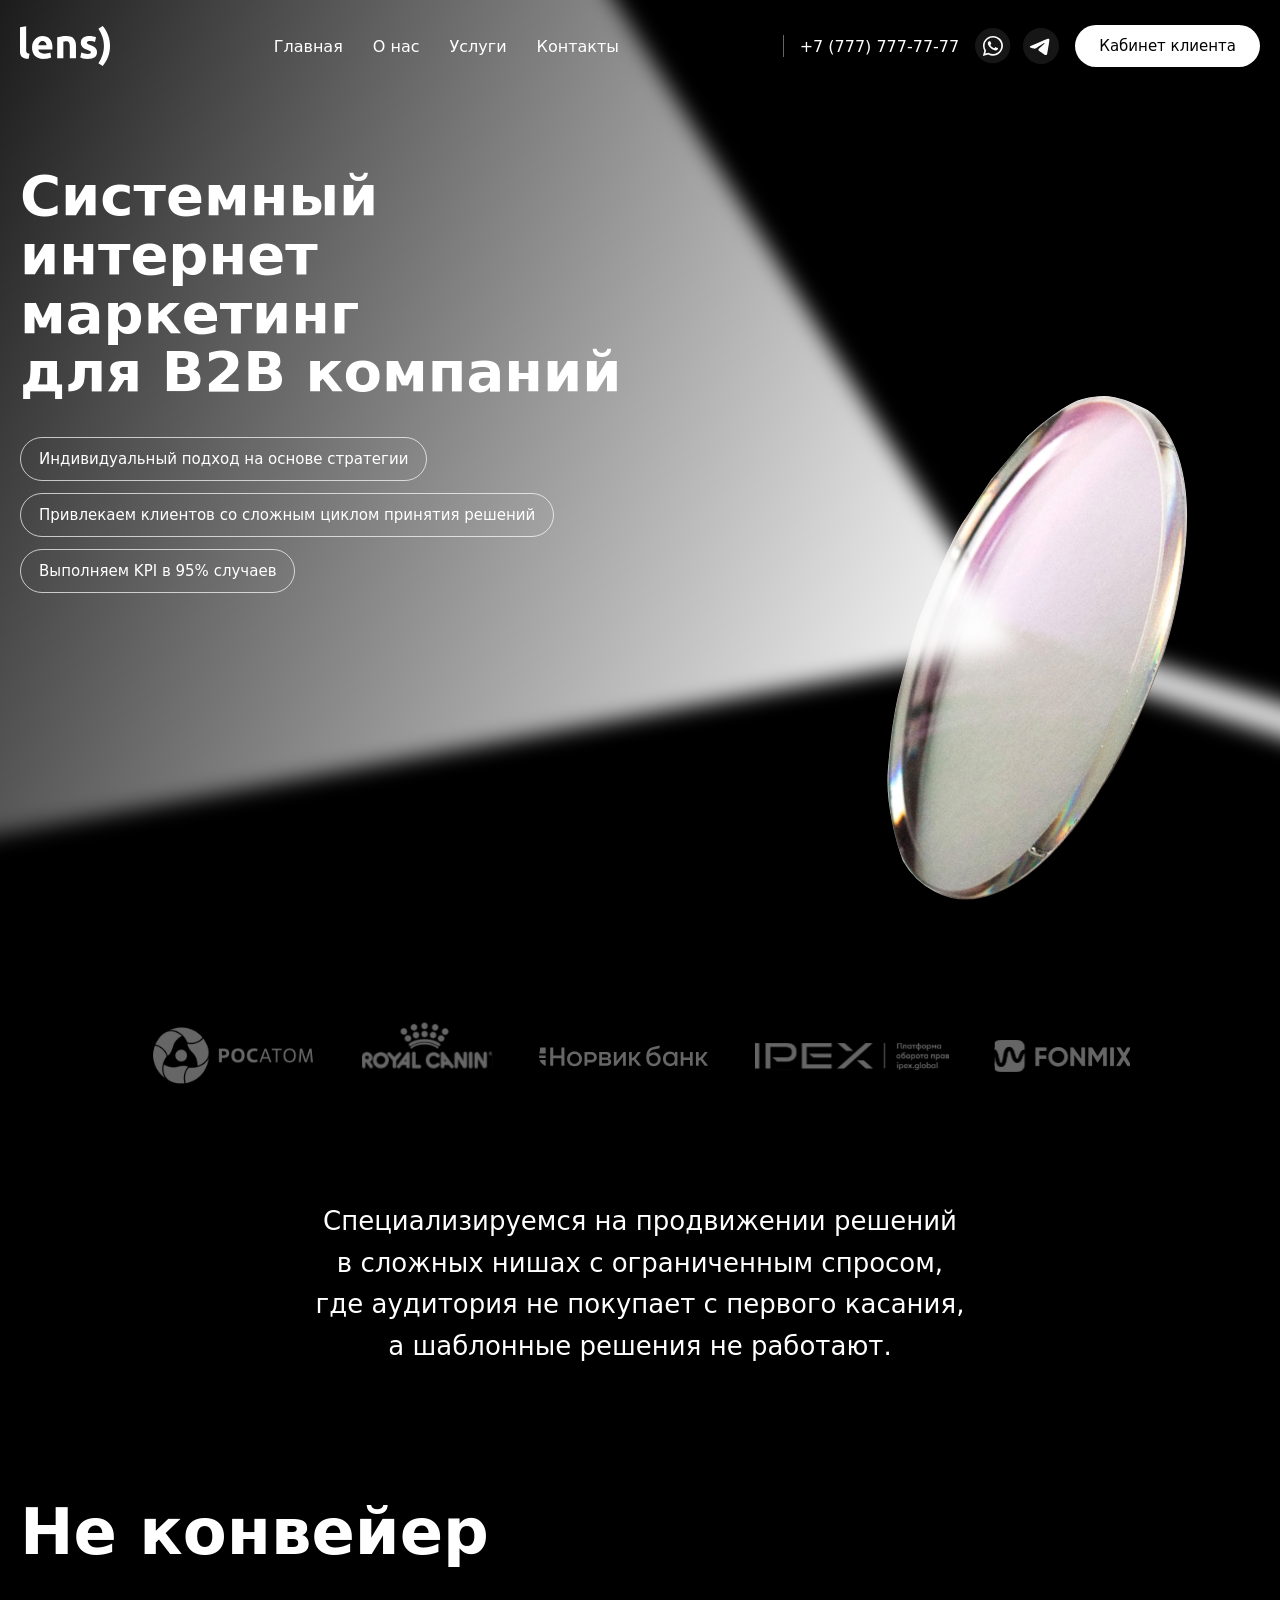
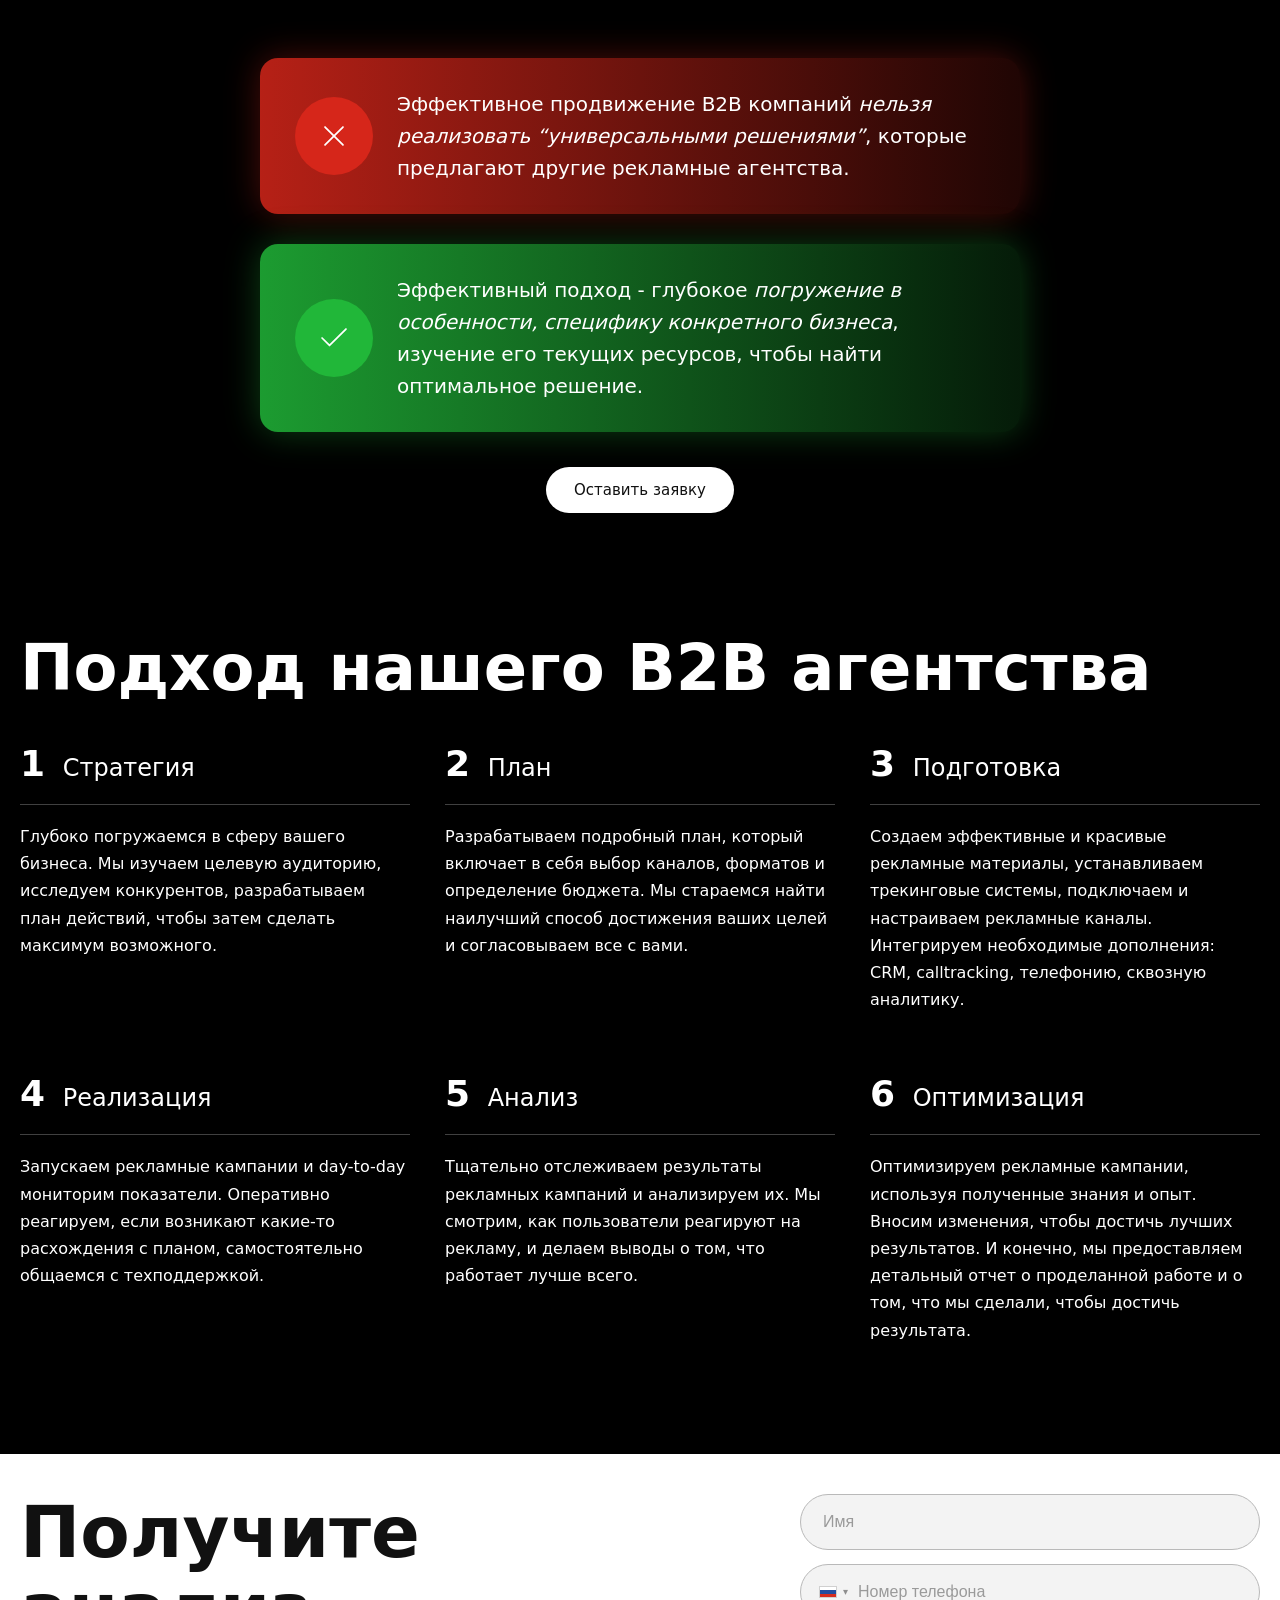
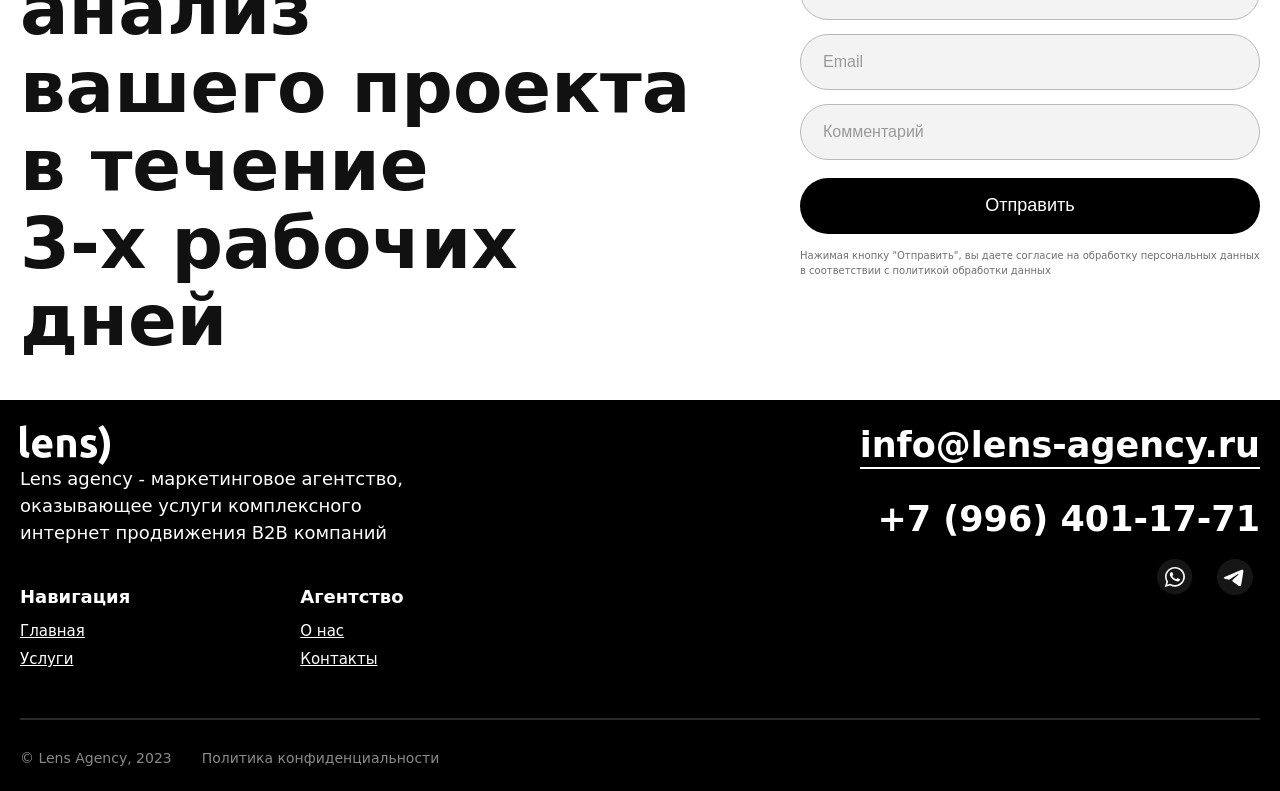
==== commit 6af71560: "itog" ====
--- a/index.html
+++ b/index.html
@@ -10,12 +10,12 @@
 
   <header class="header">
     <div class="container header__container">
-      <a href="1main.html" class="header__logo">
+      <a href="index.html" class="header__logo">
         <img src="images/lens.svg" alt="Lens">
       </a>
 
       <nav class="header__nav">
-        <a href="1main.html">Главная</a>
+        <a href="index.html">Главная</a>
         <a href="2about.html">О нас</a>
         <a href="3services.html">Услуги</a>
         <a href="4contakt.html">Контакты</a>
@@ -210,15 +210,14 @@
 
                 <div>
                     <h3>Навигация</h3>
-                    <a href="#">B2B агентство</a>
-                    <a href="#">Контакты</a>
-                    <a href="#">Блог</a>
+                    <a href="index.html">Главная</a>
+                    <a href="3services.html">Услуги</a>
                 </div>
 
                 <div>
                     <h3>Агентство</h3>
-                    <a href="#">О компании</a>
-                    <a href="#">Контакты</a>
+                    <a href="2about.html">О нас</a>
+                    <a href="4contakt.html">Контакты</a>
                 </div>
 
             </div>
--- a/style.css
+++ b/style.css
@@ -813,13 +813,14 @@
 
 .footer-columns h3 {
   font-size: 18px;
+  margin-bottom: 15px;
 }
 
 .footer-columns a {
   display: block;
   color: white;
   text-decoration: underline;
-  margin-bottom: 20px;
+  margin-bottom: 10px;
   font-size: 15px;
 }
 
@@ -943,9 +944,6 @@
 }
 
 
-/* =========================
-   TABLET
-   ========================= */
 @media (max-width: 1024px) {
   .container,
   .container__about,
@@ -1122,9 +1120,6 @@
     font-size: 28px;
   }
 }
-/* =========================
-   MOBILE
-   ========================= */
 @media (max-width: 767px) {
   .container,
   .container__about,
@@ -1462,9 +1457,6 @@
     line-height: 1.1;
   }
 }
-/* =========================
-   ANIMATIONS
-   ========================= */
 @keyframes fadeDown {
   from {
     opacity: 0;
@@ -1506,12 +1498,10 @@
     transform: scale(1);
   }
 }
-/* HEADER */
 .header {
   animation: fadeDown 0.8s ease;
 }
 
-/* HERO */
 .hero__title {
   animation: fadeLeft 1s ease;
 }
@@ -1532,7 +1522,6 @@
   animation: fadeUp 1s ease 0.3s both, softZoom 4s ease-in-out infinite;
 }
 
-/* BUTTONS */
 .white-btn,
 .header__btn,
 .request-form__button {
@@ -1546,7 +1535,6 @@
   box-shadow: 0 10px 24px rgba(0, 0, 0, 0.25);
 }
 
-/* LINKS */
 .header__nav a,
 .contacts__item a,
 .footer-columns a,
@@ -1563,7 +1551,6 @@
   opacity: 0.75;
 }
 
-/* CARDS */
 .not-conveyor__card,
 .pricing-card,
 .services-table__row,
@@ -1578,7 +1565,6 @@
   transform: translateY(-5px);
 }
 
-/* ICONS */
 .header__social img,
 .contacts__socials img,
 .footer-icons img {
@@ -1592,7 +1578,6 @@
   opacity: 0.85;
 }
 
-/* INPUTS */
 .request-form__input,
 .request-form__phone,
 .request-left input,
@@ -1610,7 +1595,6 @@
   box-shadow: 0 0 0 4px rgba(255, 255, 255, 0.06);
 }
 
-/* BIG ICONS */
 .contacts__big-icon img {
   animation: softZoom 4s ease-in-out infinite;
 }/*# sourceMappingURL=style.css.map */
